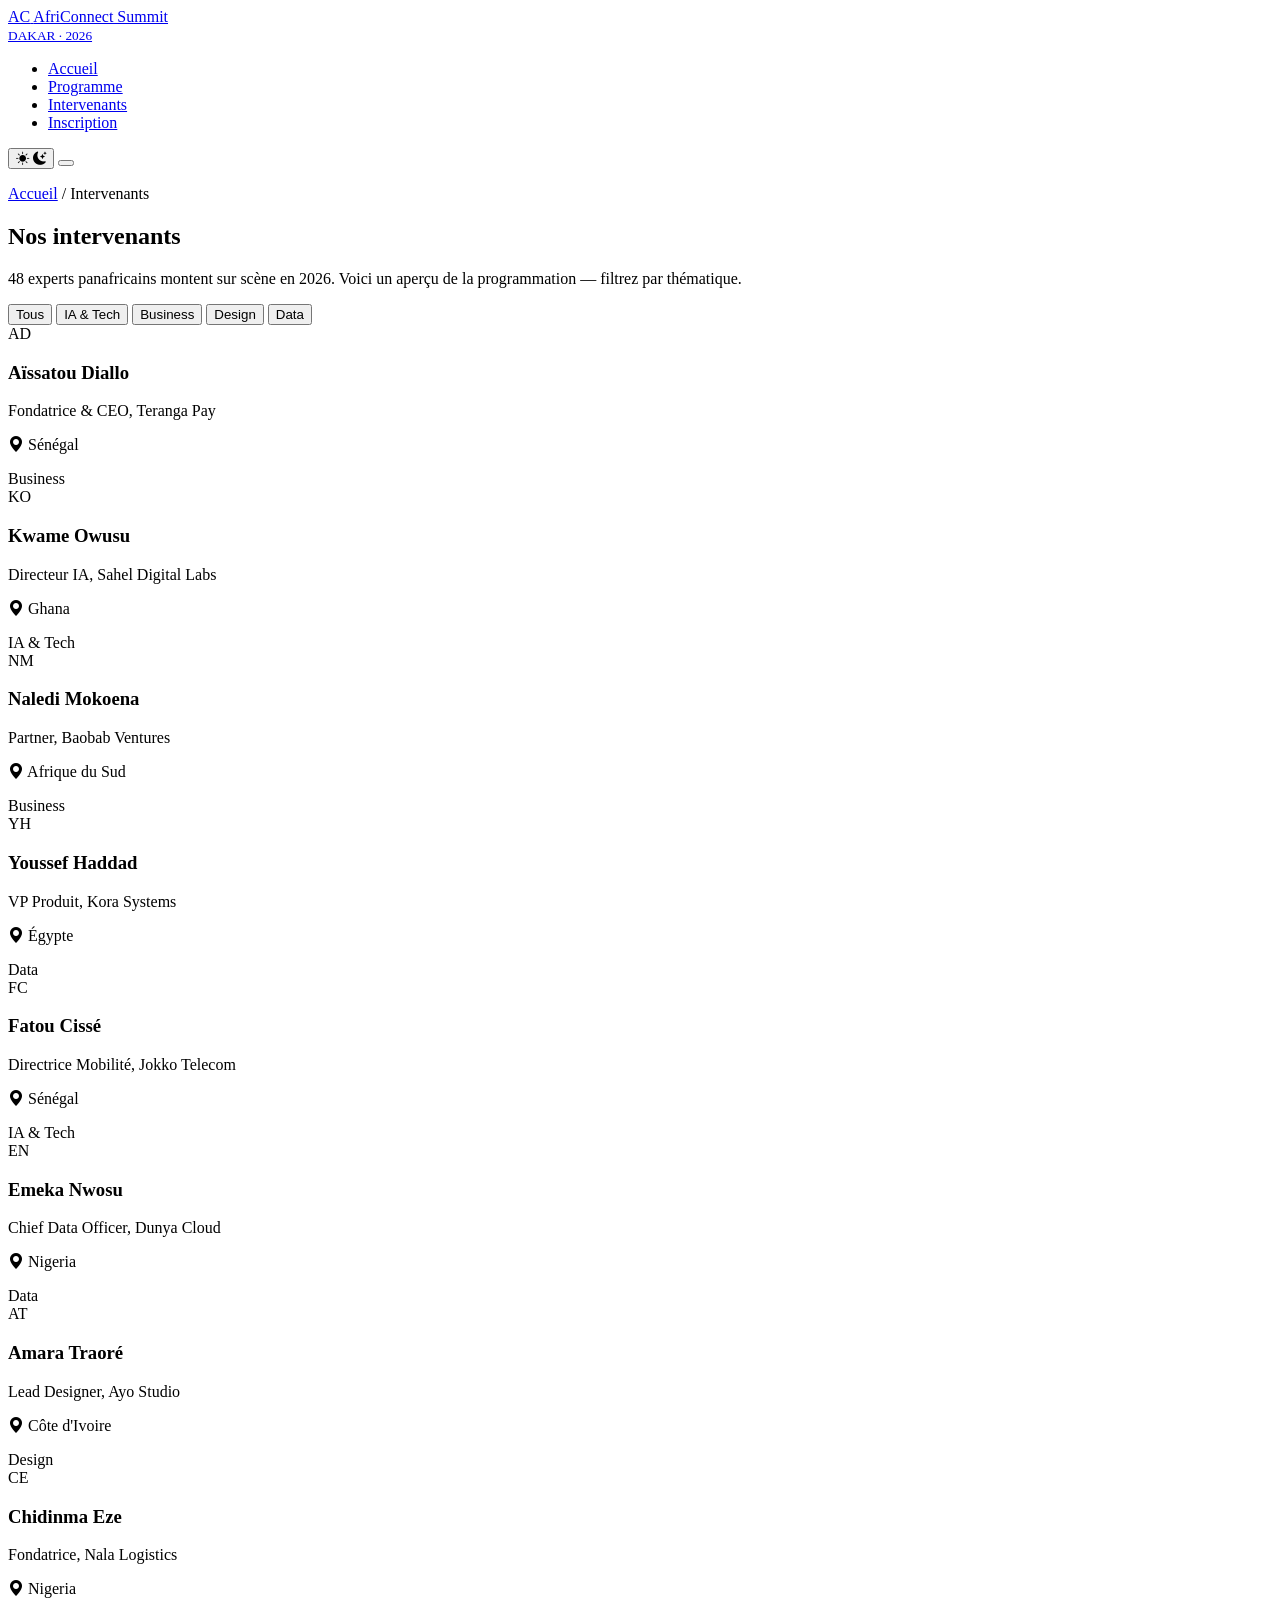
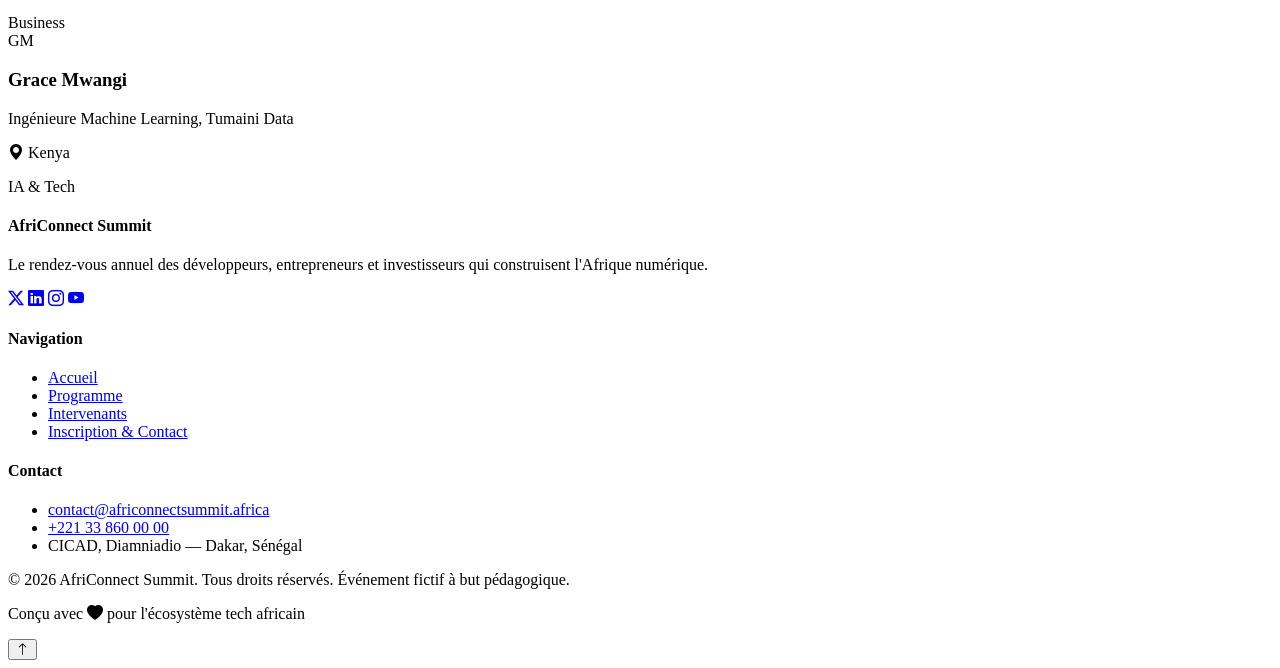
==== intervenants.html @ db2bb72f "premier commit:structure des pages html et structure du site" ====
<!DOCTYPE html>
<html lang="fr">
<head>
<meta charset="UTF-8">
<meta name="viewport" content="width=device-width, initial-scale=1.0">
<title>Intervenants — AfriConnect Summit 2026</title>
<meta name="description" content="Découvrez les 48 intervenants du sommet AfriConnect 2026 : fondateurs, investisseurs, designers et experts data venus de tout le continent.">

<link rel="preconnect" href="https://fonts.googleapis.com">
<link rel="preconnect" href="https://fonts.gstatic.com" crossorigin>
<link href="https://fonts.googleapis.com/css2?family=Bricolage+Grotesque:opsz,wght@12..96,400;12..96,600;12..96,700;12..96,800&family=IBM+Plex+Sans:wght@400;500;600;700&display=swap" rel="stylesheet">
<link rel="stylesheet" href="https://cdn.jsdelivr.net/npm/bootstrap-icons@1.11.3/font/bootstrap-icons.css">
<link rel="stylesheet" href="css/style.css">
</head>
<body>

<header>
  <nav class="navbar" aria-label="Navigation principale">
    <div class="wrap">
      <a href="index.html" class="brand">
        <span class="brand-mark" aria-hidden="true">AC</span>
        <span>AfriConnect Summit<br><small>DAKAR · 2026</small></span>
      </a>
      <ul class="nav-links" id="nav-links">
        <li><a href="index.html">Accueil</a></li>
        <li><a href="programme.html">Programme</a></li>
        <li><a href="intervenants.html" aria-current="page">Intervenants</a></li>
        <li><a href="contact.html">Inscription</a></li>
      </ul>
      <div class="nav-tools">
        <button class="theme-toggle" aria-label="Basculer entre mode clair et sombre" aria-pressed="false">
          <i class="bi bi-sun-fill" aria-hidden="true"></i>
          <i class="bi bi-moon-stars-fill" aria-hidden="true"></i>
        </button>
        <button class="hamburger" aria-label="Ouvrir le menu de navigation" aria-expanded="false" aria-controls="nav-links">
          <span></span><span></span><span></span>
        </button>
      </div>
    </div>
  </nav>
</header>

<main>
  <section class="page-hero">
    <div class="wrap">
      <p class="breadcrumb"><a href="index.html">Accueil</a> <span class="sep">/</span> <span>Intervenants</span></p>
      <h1>Nos intervenants</h1>
      <p>48 experts panafricains montent sur scène en 2026. Voici un aperçu de la programmation — filtrez par thématique.</p>
    </div>
  </section>

  <section class="speakers-directory">
    <div class="wrap">
      <div class="filters" role="group" aria-label="Filtrer les intervenants par thématique">
        <button class="filter-btn active" data-filter="tous">Tous</button>
        <button class="filter-btn" data-filter="ia">IA &amp; Tech</button>
        <button class="filter-btn" data-filter="business">Business</button>
        <button class="filter-btn" data-filter="design">Design</button>
        <button class="filter-btn" data-filter="data">Data</button>
      </div>

      <div class="speakers-grid wide">
        <article class="speaker-card reveal" data-topic="business">
          <div class="speaker-photo c1">AD</div>
          <div class="speaker-body">
            <h3>Aïssatou Diallo</h3>
            <p class="speaker-role">Fondatrice &amp; CEO, Teranga Pay</p>
            <p class="speaker-country"><i class="bi bi-geo-alt-fill"></i> Sénégal</p>
            <span class="tag">Business</span>
          </div>
        </article>

        <article class="speaker-card reveal" data-topic="ia">
          <div class="speaker-photo c2">KO</div>
          <div class="speaker-body">
            <h3>Kwame Owusu</h3>
            <p class="speaker-role">Directeur IA, Sahel Digital Labs</p>
            <p class="speaker-country"><i class="bi bi-geo-alt-fill"></i> Ghana</p>
            <span class="tag">IA &amp; Tech</span>
          </div>
        </article>

        <article class="speaker-card reveal" data-topic="business">
          <div class="speaker-photo c3">NM</div>
          <div class="speaker-body">
            <h3>Naledi Mokoena</h3>
            <p class="speaker-role">Partner, Baobab Ventures</p>
            <p class="speaker-country"><i class="bi bi-geo-alt-fill"></i> Afrique du Sud</p>
            <span class="tag">Business</span>
          </div>
        </article>

        <article class="speaker-card reveal" data-topic="data">
          <div class="speaker-photo c4">YH</div>
          <div class="speaker-body">
            <h3>Youssef Haddad</h3>
            <p class="speaker-role">VP Produit, Kora Systems</p>
            <p class="speaker-country"><i class="bi bi-geo-alt-fill"></i> Égypte</p>
            <span class="tag">Data</span>
          </div>
        </article>

        <article class="speaker-card reveal" data-topic="ia">
          <div class="speaker-photo c1">FC</div>
          <div class="speaker-body">
            <h3>Fatou Cissé</h3>
            <p class="speaker-role">Directrice Mobilité, Jokko Telecom</p>
            <p class="speaker-country"><i class="bi bi-geo-alt-fill"></i> Sénégal</p>
            <span class="tag">IA &amp; Tech</span>
          </div>
        </article>

        <article class="speaker-card reveal" data-topic="data">
          <div class="speaker-photo c2">EN</div>
          <div class="speaker-body">
            <h3>Emeka Nwosu</h3>
            <p class="speaker-role">Chief Data Officer, Dunya Cloud</p>
            <p class="speaker-country"><i class="bi bi-geo-alt-fill"></i> Nigeria</p>
            <span class="tag">Data</span>
          </div>
        </article>

        <article class="speaker-card reveal" data-topic="design">
          <div class="speaker-photo c3">AT</div>
          <div class="speaker-body">
            <h3>Amara Traoré</h3>
            <p class="speaker-role">Lead Designer, Ayo Studio</p>
            <p class="speaker-country"><i class="bi bi-geo-alt-fill"></i> Côte d'Ivoire</p>
            <span class="tag">Design</span>
          </div>
        </article>

        <article class="speaker-card reveal" data-topic="business">
          <div class="speaker-photo c4">CE</div>
          <div class="speaker-body">
            <h3>Chidinma Eze</h3>
            <p class="speaker-role">Fondatrice, Nala Logistics</p>
            <p class="speaker-country"><i class="bi bi-geo-alt-fill"></i> Nigeria</p>
            <span class="tag">Business</span>
          </div>
        </article>

        <article class="speaker-card reveal" data-topic="ia">
          <div class="speaker-photo c1">GM</div>
          <div class="speaker-body">
            <h3>Grace Mwangi</h3>
            <p class="speaker-role">Ingénieure Machine Learning, Tumaini Data</p>
            <p class="speaker-country"><i class="bi bi-geo-alt-fill"></i> Kenya</p>
            <span class="tag">IA &amp; Tech</span>
          </div>
        </article>
      </div>
    </div>
  </section>
</main>

<footer>
  <div class="wrap">
    <div class="footer-grid">
      <div class="footer-col">
        <h4>AfriConnect Summit</h4>
        <p>Le rendez-vous annuel des développeurs, entrepreneurs et investisseurs qui construisent l'Afrique numérique.</p>
        <div class="social-icons">
          <a href="https://twitter.com" aria-label="AfriConnect Summit sur X (Twitter)"><i class="bi bi-twitter-x"></i></a>
          <a href="https://linkedin.com" aria-label="AfriConnect Summit sur LinkedIn"><i class="bi bi-linkedin"></i></a>
          <a href="https://instagram.com" aria-label="AfriConnect Summit sur Instagram"><i class="bi bi-instagram"></i></a>
          <a href="https://youtube.com" aria-label="AfriConnect Summit sur YouTube"><i class="bi bi-youtube"></i></a>
        </div>
      </div>
      <div class="footer-col">
        <h4>Navigation</h4>
        <ul>
          <li><a href="index.html">Accueil</a></li>
          <li><a href="programme.html">Programme</a></li>
          <li><a href="intervenants.html">Intervenants</a></li>
          <li><a href="contact.html">Inscription &amp; Contact</a></li>
        </ul>
      </div>
      <div class="footer-col">
        <h4>Contact</h4>
        <ul>
          <li><a href="mailto:contact@africonnectsummit.africa">contact@africonnectsummit.africa</a></li>
          <li><a href="tel:+221338600000">+221 33 860 00 00</a></li>
          <li>CICAD, Diamniadio — Dakar, Sénégal</li>
        </ul>
      </div>
    </div>
    <div class="footer-bottom">
      <p>© <span data-year>2026</span> AfriConnect Summit. Tous droits réservés. Événement fictif à but pédagogique.</p>
      <p>Conçu avec <i class="bi bi-heart-fill" aria-hidden="true"></i> pour l'écosystème tech africain</p>
    </div>
  </div>
</footer>

<button class="back-to-top" aria-label="Retour en haut de page">
  <i class="bi bi-arrow-up" aria-hidden="true"></i>
</button>

<script src="js/main.js"></script>
</body>
</html>
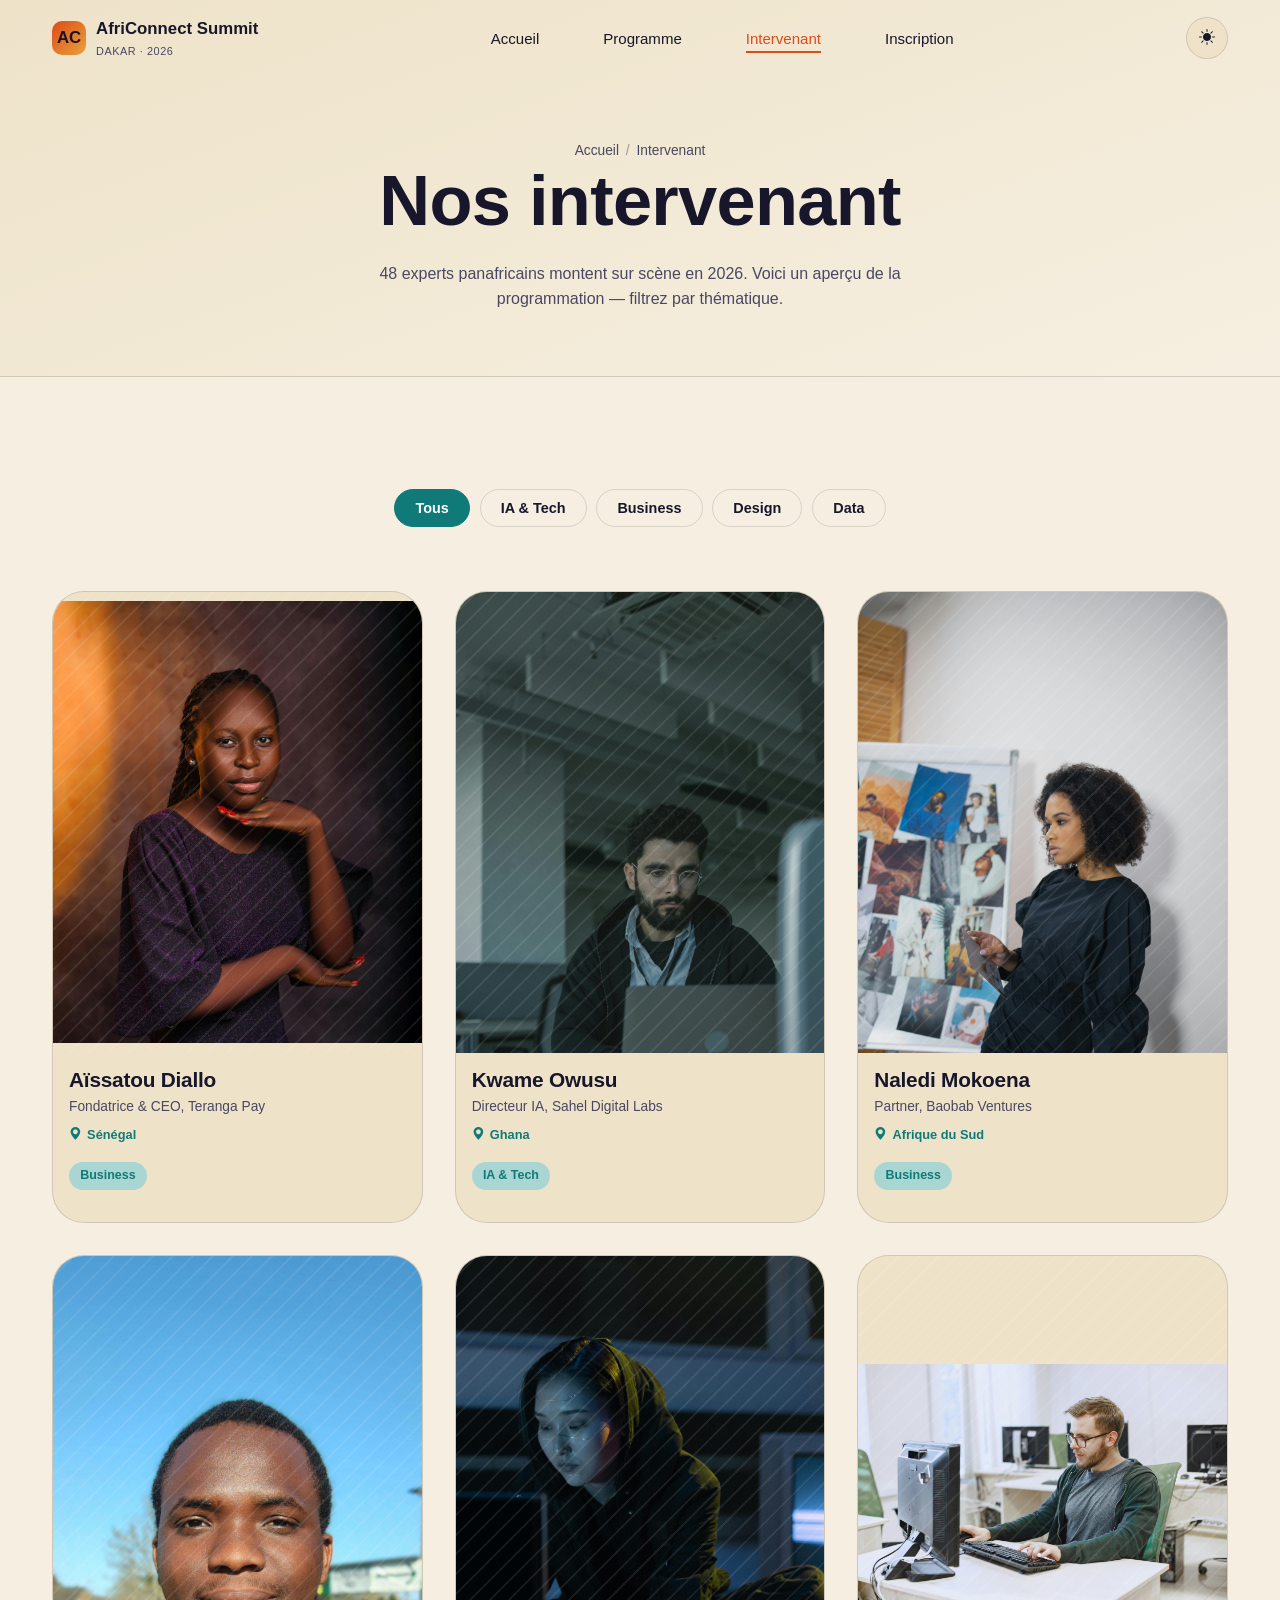
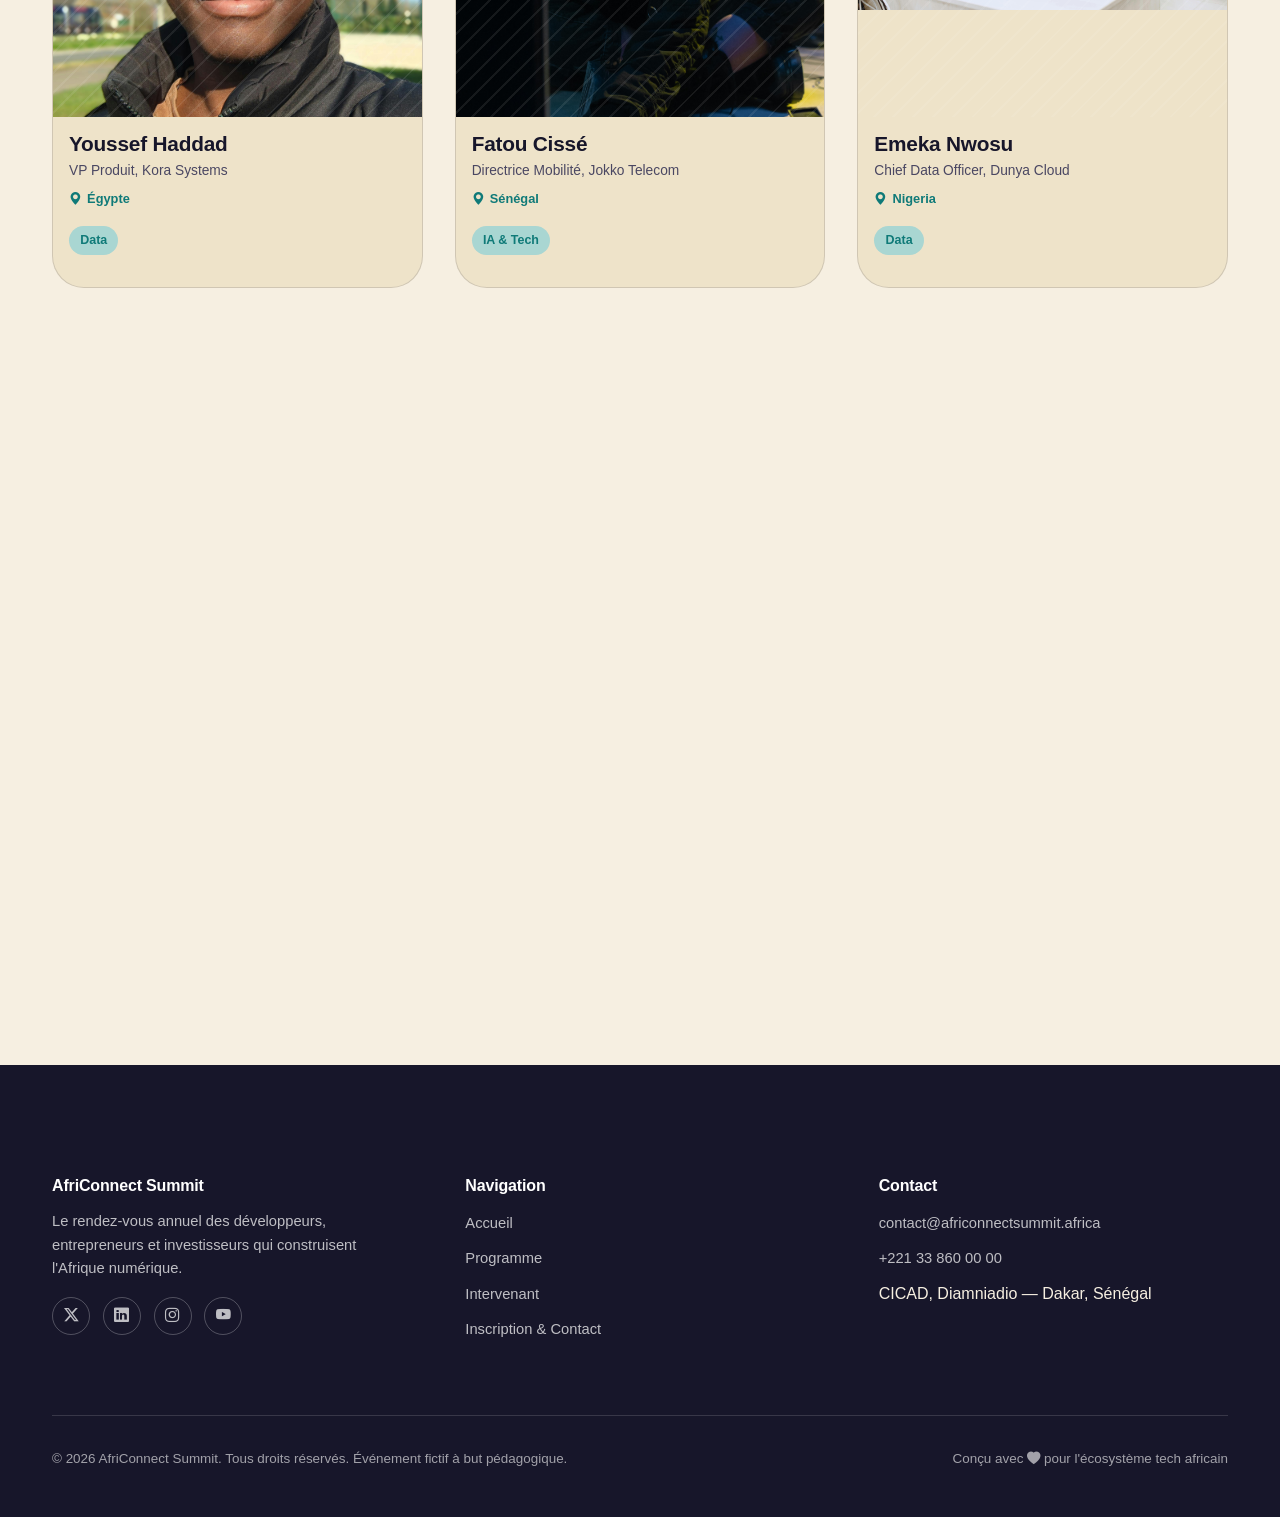
==== commit f5a29774: "mis en place des images sur index et intervenant" ====
--- a/intervenants.html
+++ b/intervenants.html
@@ -3,8 +3,8 @@
 <head>
 <meta charset="UTF-8">
 <meta name="viewport" content="width=device-width, initial-scale=1.0">
-<title>Intervenants — AfriConnect Summit 2026</title>
-<meta name="description" content="Découvrez les 48 intervenants du sommet AfriConnect 2026 : fondateurs, investisseurs, designers et experts data venus de tout le continent.">
+<title>Intervenant — AfriConnect Summit 2026</title>
+<meta name="description" content="Découvrez les 48 intervenant du sommet AfriConnect 2026 : fondateurs, investisseurs, designers et experts data venus de tout le continent.">
 
 <link rel="preconnect" href="https://fonts.googleapis.com">
 <link rel="preconnect" href="https://fonts.gstatic.com" crossorigin>
@@ -24,7 +24,7 @@
       <ul class="nav-links" id="nav-links">
         <li><a href="index.html">Accueil</a></li>
         <li><a href="programme.html">Programme</a></li>
-        <li><a href="intervenants.html" aria-current="page">Intervenants</a></li>
+        <li><a href="intervenant.html" aria-current="page">Intervenant</a></li>
         <li><a href="contact.html">Inscription</a></li>
       </ul>
       <div class="nav-tools">
@@ -43,115 +43,135 @@
 <main>
   <section class="page-hero">
     <div class="wrap">
-      <p class="breadcrumb"><a href="index.html">Accueil</a> <span class="sep">/</span> <span>Intervenants</span></p>
-      <h1>Nos intervenants</h1>
+      <p class="breadcrumb"><a href="index.html">Accueil</a> <span class="sep">/</span> <span>Intervenant</span></p>
+      <h1>Nos intervenant</h1>
       <p>48 experts panafricains montent sur scène en 2026. Voici un aperçu de la programmation — filtrez par thématique.</p>
     </div>
   </section>
 
   <section class="speakers-directory">
-    <div class="wrap">
-      <div class="filters" role="group" aria-label="Filtrer les intervenants par thématique">
-        <button class="filter-btn active" data-filter="tous">Tous</button>
-        <button class="filter-btn" data-filter="ia">IA &amp; Tech</button>
-        <button class="filter-btn" data-filter="business">Business</button>
-        <button class="filter-btn" data-filter="design">Design</button>
-        <button class="filter-btn" data-filter="data">Data</button>
-      </div>
-
-      <div class="speakers-grid wide">
-        <article class="speaker-card reveal" data-topic="business">
-          <div class="speaker-photo c1">AD</div>
-          <div class="speaker-body">
-            <h3>Aïssatou Diallo</h3>
-            <p class="speaker-role">Fondatrice &amp; CEO, Teranga Pay</p>
-            <p class="speaker-country"><i class="bi bi-geo-alt-fill"></i> Sénégal</p>
-            <span class="tag">Business</span>
-          </div>
-        </article>
-
-        <article class="speaker-card reveal" data-topic="ia">
-          <div class="speaker-photo c2">KO</div>
-          <div class="speaker-body">
-            <h3>Kwame Owusu</h3>
-            <p class="speaker-role">Directeur IA, Sahel Digital Labs</p>
-            <p class="speaker-country"><i class="bi bi-geo-alt-fill"></i> Ghana</p>
-            <span class="tag">IA &amp; Tech</span>
-          </div>
-        </article>
-
-        <article class="speaker-card reveal" data-topic="business">
-          <div class="speaker-photo c3">NM</div>
-          <div class="speaker-body">
-            <h3>Naledi Mokoena</h3>
-            <p class="speaker-role">Partner, Baobab Ventures</p>
-            <p class="speaker-country"><i class="bi bi-geo-alt-fill"></i> Afrique du Sud</p>
-            <span class="tag">Business</span>
-          </div>
-        </article>
-
-        <article class="speaker-card reveal" data-topic="data">
-          <div class="speaker-photo c4">YH</div>
-          <div class="speaker-body">
-            <h3>Youssef Haddad</h3>
-            <p class="speaker-role">VP Produit, Kora Systems</p>
-            <p class="speaker-country"><i class="bi bi-geo-alt-fill"></i> Égypte</p>
-            <span class="tag">Data</span>
-          </div>
-        </article>
-
-        <article class="speaker-card reveal" data-topic="ia">
-          <div class="speaker-photo c1">FC</div>
-          <div class="speaker-body">
-            <h3>Fatou Cissé</h3>
-            <p class="speaker-role">Directrice Mobilité, Jokko Telecom</p>
-            <p class="speaker-country"><i class="bi bi-geo-alt-fill"></i> Sénégal</p>
-            <span class="tag">IA &amp; Tech</span>
-          </div>
-        </article>
-
-        <article class="speaker-card reveal" data-topic="data">
-          <div class="speaker-photo c2">EN</div>
-          <div class="speaker-body">
-            <h3>Emeka Nwosu</h3>
-            <p class="speaker-role">Chief Data Officer, Dunya Cloud</p>
-            <p class="speaker-country"><i class="bi bi-geo-alt-fill"></i> Nigeria</p>
-            <span class="tag">Data</span>
-          </div>
-        </article>
-
-        <article class="speaker-card reveal" data-topic="design">
-          <div class="speaker-photo c3">AT</div>
-          <div class="speaker-body">
-            <h3>Amara Traoré</h3>
-            <p class="speaker-role">Lead Designer, Ayo Studio</p>
-            <p class="speaker-country"><i class="bi bi-geo-alt-fill"></i> Côte d'Ivoire</p>
-            <span class="tag">Design</span>
-          </div>
-        </article>
-
-        <article class="speaker-card reveal" data-topic="business">
-          <div class="speaker-photo c4">CE</div>
-          <div class="speaker-body">
-            <h3>Chidinma Eze</h3>
-            <p class="speaker-role">Fondatrice, Nala Logistics</p>
-            <p class="speaker-country"><i class="bi bi-geo-alt-fill"></i> Nigeria</p>
-            <span class="tag">Business</span>
-          </div>
-        </article>
-
-        <article class="speaker-card reveal" data-topic="ia">
-          <div class="speaker-photo c1">GM</div>
-          <div class="speaker-body">
-            <h3>Grace Mwangi</h3>
-            <p class="speaker-role">Ingénieure Machine Learning, Tumaini Data</p>
-            <p class="speaker-country"><i class="bi bi-geo-alt-fill"></i> Kenya</p>
-            <span class="tag">IA &amp; Tech</span>
-          </div>
-        </article>
-      </div>
-    </div>
-  </section>
+  <div class="wrap">
+    <div class="filters" role="group" aria-label="Filtrer les intervenant par thématique">
+      <button class="filter-btn active" data-filter="tous">Tous</button>
+      <button class="filter-btn" data-filter="ia">IA &amp; Tech</button>
+      <button class="filter-btn" data-filter="business">Business</button>
+      <button class="filter-btn" data-filter="design">Design</button>
+      <button class="filter-btn" data-filter="data">Data</button>
+    </div>
+
+    <div class="speakers-grid wide">
+
+      <article class="speaker-card reveal" data-topic="business">
+        <div class="speaker-photo">
+          <img src="images/intervenant/F1.jpg" alt="Photo de Aïssatou Diallo">
+        </div>
+        <div class="speaker-body">
+          <h3>Aïssatou Diallo</h3>
+          <p class="speaker-role">Fondatrice &amp; CEO, Teranga Pay</p>
+          <p class="speaker-country"><i class="bi bi-geo-alt-fill"></i> Sénégal</p>
+          <span class="tag">Business</span>
+        </div>
+      </article>
+
+      <article class="speaker-card reveal" data-topic="ia">
+        <div class="speaker-photo">
+          <img src="images/intervenant/H1.jpg" alt="Photo de Kwame Owusu">
+        </div>
+        <div class="speaker-body">
+          <h3>Kwame Owusu</h3>
+          <p class="speaker-role">Directeur IA, Sahel Digital Labs</p>
+          <p class="speaker-country"><i class="bi bi-geo-alt-fill"></i> Ghana</p>
+          <span class="tag">IA &amp; Tech</span>
+        </div>
+      </article>
+
+      <article class="speaker-card reveal" data-topic="business">
+        <div class="speaker-photo">
+          <img src="images/intervenant/F2.jpg" alt="Photo de Naledi Mokoena">
+        </div>
+        <div class="speaker-body">
+          <h3>Naledi Mokoena</h3>
+          <p class="speaker-role">Partner, Baobab Ventures</p>
+          <p class="speaker-country"><i class="bi bi-geo-alt-fill"></i> Afrique du Sud</p>
+          <span class="tag">Business</span>
+        </div>
+      </article>
+
+      <article class="speaker-card reveal" data-topic="data">
+        <div class="speaker-photo">
+          <img src="images/intervenant/H2.jpg" alt="Photo de Youssef Haddad">
+        </div>
+        <div class="speaker-body">
+          <h3>Youssef Haddad</h3>
+          <p class="speaker-role">VP Produit, Kora Systems</p>
+          <p class="speaker-country"><i class="bi bi-geo-alt-fill"></i> Égypte</p>
+          <span class="tag">Data</span>
+        </div>
+      </article>
+
+      <article class="speaker-card reveal" data-topic="ia">
+        <div class="speaker-photo">
+          <img src="images/intervenant/F3.jpg" alt="Photo de Fatou Cissé">
+        </div>
+        <div class="speaker-body">
+          <h3>Fatou Cissé</h3>
+          <p class="speaker-role">Directrice Mobilité, Jokko Telecom</p>
+          <p class="speaker-country"><i class="bi bi-geo-alt-fill"></i> Sénégal</p>
+          <span class="tag">IA &amp; Tech</span>
+        </div>
+      </article>
+
+      <article class="speaker-card reveal" data-topic="data">
+        <div class="speaker-photo">
+          <img src="images/intervenant/H3.jpg" alt="Photo de Emeka Nwosu">
+        </div>
+        <div class="speaker-body">
+          <h3>Emeka Nwosu</h3>
+          <p class="speaker-role">Chief Data Officer, Dunya Cloud</p>
+          <p class="speaker-country"><i class="bi bi-geo-alt-fill"></i> Nigeria</p>
+          <span class="tag">Data</span>
+        </div>
+      </article>
+
+      <article class="speaker-card reveal" data-topic="design">
+        <div class="speaker-photo">
+          <img src="images/intervenant/F4.jpg" alt="Photo de Amara Traoré">
+        </div>
+        <div class="speaker-body">
+          <h3>Amara Traoré</h3>
+          <p class="speaker-role">Lead Designer, Ayo Studio</p>
+          <p class="speaker-country"><i class="bi bi-geo-alt-fill"></i> Côte d'Ivoire</p>
+          <span class="tag">Design</span>
+        </div>
+      </article>
+
+      <article class="speaker-card reveal" data-topic="business">
+        <div class="speaker-photo">
+          <img src="images/intervenant/F5.jpg" alt="Photo de Chidinma Eze">
+        </div>
+        <div class="speaker-body">
+          <h3>Chidinma Eze</h3>
+          <p class="speaker-role">Fondatrice, Nala Logistics</p>
+          <p class="speaker-country"><i class="bi bi-geo-alt-fill"></i> Nigeria</p>
+          <span class="tag">Business</span>
+        </div>
+      </article>
+
+      <article class="speaker-card reveal" data-topic="ia">
+        <div class="speaker-photo">
+          <img src="images/intervenant/F6.jpg" alt="Photo de Grace Mwangi">
+        </div>
+        <div class="speaker-body">
+          <h3>Grace Mwangi</h3>
+          <p class="speaker-role">Ingénieure Machine Learning, Tumaini Data</p>
+          <p class="speaker-country"><i class="bi bi-geo-alt-fill"></i> Kenya</p>
+          <span class="tag">IA &amp; Tech</span>
+        </div>
+      </article>
+
+    </div>
+  </div>
+</section>
 </main>
 
 <footer>
@@ -172,7 +192,7 @@
         <ul>
           <li><a href="index.html">Accueil</a></li>
           <li><a href="programme.html">Programme</a></li>
-          <li><a href="intervenants.html">Intervenants</a></li>
+          <li><a href="intervenant.html">Intervenant</a></li>
           <li><a href="contact.html">Inscription &amp; Contact</a></li>
         </ul>
       </div>
--- a/css/style.css
+++ b/css/style.css
@@ -0,0 +1,715 @@
+/* ==========================================================================
+   AFRICONNECT SUMMIT 2026 — STYLESHEET
+   Sommaire :
+   1. Variables & reset
+   2. Typographie
+   3. Layout utilitaires
+   4. Navbar
+   5. Hero + réseau animé (signature visuelle)
+   6. Chiffres clés
+   7. Pourquoi participer
+   8. Intervenants
+   9. Sponsors
+   10. Footer
+   11. Pages internes (hero interne, fil d'Ariane)
+   12. Programme (onglets, tableaux)
+   13. Filtrage intervenants
+   14. Contact (formulaire, FAQ accordéon, carte)
+   15. Bouton retour en haut
+   16. Media queries
+   ========================================================================== */
+
+/* ---------- 1. VARIABLES & RESET ---------- */
+:root{
+  /* Couleurs neutres */
+  --color-ink:        #17162A;
+  --color-ink-soft:    #4A4762;
+  --color-paper:       #F6EFE1;
+  --color-paper-alt:   #EEE3C9;
+  --color-line:        rgba(23, 22, 42, 0.14);
+
+  /* Couleurs principales (3 accents) */
+  --color-gold:        #E8A33D;
+  --color-burnt:       #DD4B18;
+  --color-teal:        #0F7A78;
+
+  /* Variantes pour dégradés / états */
+  --color-gold-soft:   #F6D9A4;
+  --color-burnt-soft:  #F3B79D;
+  --color-teal-soft:   #A9D6D2;
+
+  /* Typographie */
+  --font-display: 'Bricolage Grotesque', 'Segoe UI', sans-serif;
+  --font-body: 'IBM Plex Sans', 'Segoe UI', sans-serif;
+
+  /* Rythme / espacements */
+  --space-xs: 0.5rem;
+  --space-sm: 1rem;
+  --space-md: 2rem;
+  --space-lg: 4rem;
+  --space-xl: 7rem;
+
+  /* Forme */
+  --radius-sm: 10px;
+  --radius-md: 18px;
+  --radius-lg: 32px;
+  --shadow-soft: 0 18px 40px -20px rgba(23, 22, 42, 0.35);
+
+  --nav-height: 76px;
+}
+
+[data-theme="dark"]{
+  --color-ink:        #F4EEDD;
+  --color-ink-soft:    #C9C2E8;
+  --color-paper:       #131022;
+  --color-paper-alt:   #1D1832;
+  --color-line:        rgba(244, 238, 221, 0.14);
+
+  --color-gold:        #F0B255;
+  --color-burnt:       #F16A38;
+  --color-teal:        #2AA6A0;
+
+  --color-gold-soft:   #4A3820;
+  --color-burnt-soft:  #4A2A1E;
+  --color-teal-soft:   #16403C;
+
+  --shadow-soft: 0 18px 45px -18px rgba(0, 0, 0, 0.6);
+}
+
+*, *::before, *::after{ box-sizing: border-box; }
+
+html{ scroll-behavior: smooth; }
+
+body{
+  margin: 0;
+  background: var(--color-paper);
+  color: var(--color-ink);
+  font-family: var(--font-body);
+  font-size: 16px;
+  line-height: 1.6;
+  transition: background 0.4s ease, color 0.4s ease;
+  overflow-x: hidden;
+}
+
+img{ max-width: 100%; display: block; }
+
+a{ color: inherit; text-decoration: none; }
+
+ul{ list-style: none; margin: 0; padding: 0; }
+
+button, input, select, textarea{ font-family: inherit; font-size: inherit; color: inherit; }
+
+h1, h2, h3, h4{
+  font-family: var(--font-display);
+  line-height: 1.1;
+  margin: 0 0 var(--space-sm);
+  letter-spacing: -0.01em;
+}
+
+p{ margin: 0 0 var(--space-sm); }
+
+@media (prefers-reduced-motion: reduce){
+  *{ animation-duration: 0.01ms !important; animation-iteration-count: 1 !important; transition-duration: 0.01ms !important; scroll-behavior: auto !important; }
+}
+
+:focus-visible{
+  outline: 3px solid var(--color-teal);
+  outline-offset: 3px;
+}
+
+/* ---------- 2. TYPOGRAPHIE ---------- */
+.eyebrow{
+  font-family: var(--font-body);
+  font-weight: 600;
+  text-transform: uppercase;
+  letter-spacing: 0.16em;
+  font-size: 0.78rem;
+  color: var(--color-burnt);
+  display: inline-flex;
+  align-items: center;
+  gap: 0.5em;
+  margin-bottom: var(--space-sm);
+}
+.eyebrow::before{
+  content: "";
+  width: 22px; height: 2px;
+  background: var(--color-burnt);
+  display: inline-block;
+}
+
+h1{ font-size: clamp(2.6rem, 5.5vw, 4.6rem); font-weight: 700; }
+h2{ font-size: clamp(1.9rem, 3.4vw, 2.8rem); font-weight: 600; }
+h3{ font-size: 1.3rem; font-weight: 600; }
+
+.section-head{ max-width: 640px; margin-bottom: var(--space-lg); }
+.section-head.center{ margin-left: auto; margin-right: auto; text-align: center; }
+
+/* ---------- 3. LAYOUT UTILITAIRES ---------- */
+.wrap{
+  width: 100%;
+  max-width: 1240px;
+  margin: 0 auto;
+  padding: 0 var(--space-md);
+}
+
+section{ padding: var(--space-xl) 0; position: relative; }
+
+.reveal{ opacity: 0; transform: translateY(28px); transition: opacity 0.7s ease, transform 0.7s ease; }
+.reveal.is-visible{ opacity: 1; transform: translateY(0); }
+.reveal.zoom{ transform: scale(0.92); }
+.reveal.zoom.is-visible{ transform: scale(1); }
+.reveal.from-left{ transform: translateX(-32px); }
+.reveal.from-left.is-visible{ transform: translateX(0); }
+.reveal.from-right{ transform: translateX(32px); }
+.reveal.from-right.is-visible{ transform: translateX(0); }
+
+.btn{
+  display: inline-flex;
+  align-items: center;
+  gap: 0.6em;
+  padding: 0.9em 1.7em;
+  border-radius: 999px;
+  font-weight: 600;
+  font-size: 0.95rem;
+  border: 2px solid transparent;
+  cursor: pointer;
+  transition: transform 0.25s ease, box-shadow 0.25s ease, background 0.25s ease, color 0.25s ease, border-color .25s ease;
+  white-space: nowrap;
+}
+.btn:hover{ transform: translateY(-3px); }
+.btn:active{ transform: translateY(-1px); }
+
+.btn-primary{ background: var(--color-burnt); color: #FFF8EE; box-shadow: var(--shadow-soft); }
+.btn-primary:hover{ background: var(--color-gold); color: var(--color-ink); }
+
+.btn-ghost{ border-color: var(--color-line); color: var(--color-ink); background: transparent; }
+.btn-ghost:hover{ border-color: var(--color-ink); }
+
+.btn-block{ width: 100%; justify-content: center; }
+
+.tag{
+  display: inline-block;
+  padding: 0.35em 0.9em;
+  border-radius: 999px;
+  font-size: 0.78rem;
+  font-weight: 600;
+  background: var(--color-teal-soft);
+  color: var(--color-teal);
+}
+
+/* ---------- 4. NAVBAR ---------- */
+.navbar{
+  position: fixed; top: 0; left: 0; right: 0; z-index: 900;
+  height: var(--nav-height);
+  display: flex; align-items: center;
+  background: transparent;
+  transition: background 0.35s ease, box-shadow 0.35s ease, backdrop-filter .35s ease;
+}
+.navbar.scrolled{
+  background: color-mix(in srgb, var(--color-paper) 92%, transparent);
+  backdrop-filter: blur(10px);
+  box-shadow: 0 8px 24px -18px rgba(0,0,0,0.4);
+  border-bottom: 1px solid var(--color-line);
+}
+.navbar .wrap{ display: flex; align-items: center; justify-content: space-between; width: 100%; }
+
+.brand{ display: flex; align-items: center; gap: 0.6em; font-family: var(--font-display); font-weight: 700; font-size: 1.05rem; }
+.brand .brand-mark{
+  width: 34px; height: 34px; border-radius: 10px;
+  background: linear-gradient(135deg, var(--color-burnt), var(--color-gold));
+  display: grid; place-items: center; color: #1a1220; font-weight: 800;
+}
+.brand small{ display:block; font-family: var(--font-body); font-weight: 500; font-size: 0.68rem; color: var(--color-ink-soft); letter-spacing: 0.05em; }
+
+.nav-links{ display: flex; align-items: center; gap: var(--space-lg); }
+.nav-links a{
+  font-weight: 500; font-size: 0.94rem; position: relative; padding: 0.3em 0;
+}
+.nav-links a::after{
+  content:""; position:absolute; left:0; bottom:-2px; height:2px; width:0;
+  background: var(--color-burnt); transition: width 0.25s ease;
+}
+.nav-links a:hover::after, .nav-links a[aria-current="page"]::after{ width: 100%; }
+.nav-links a[aria-current="page"]{ color: var(--color-burnt); }
+
+.nav-tools{ display: flex; align-items: center; gap: var(--space-sm); }
+
+.theme-toggle{
+  width: 42px; height: 42px; border-radius: 50%;
+  border: 1.5px solid var(--color-line);
+  background: var(--color-paper-alt);
+  display: grid; place-items: center; cursor: pointer;
+  transition: transform 0.3s ease, border-color .25s ease;
+}
+.theme-toggle:hover{ transform: rotate(18deg); border-color: var(--color-burnt); }
+.theme-toggle .bi-moon-stars-fill{ display:none; }
+[data-theme="dark"] .theme-toggle .bi-sun-fill{ display:none; }
+[data-theme="dark"] .theme-toggle .bi-moon-stars-fill{ display:inline; }
+
+.hamburger{
+  display: none; width: 42px; height: 42px; border-radius: 50%;
+  border: 1.5px solid var(--color-line); background: var(--color-paper-alt);
+  cursor: pointer; position: relative; z-index: 950;
+}
+.hamburger span{
+  position: absolute; left: 11px; right: 11px; height: 2px; background: var(--color-ink);
+  transition: transform 0.3s ease, opacity 0.3s ease;
+}
+.hamburger span:nth-child(1){ top: 15px; }
+.hamburger span:nth-child(2){ top: 20px; }
+.hamburger span:nth-child(3){ top: 25px; }
+.hamburger.open span:nth-child(1){ transform: translateY(5px) rotate(45deg); }
+.hamburger.open span:nth-child(2){ opacity: 0; }
+.hamburger.open span:nth-child(3){ transform: translateY(-5px) rotate(-45deg); }
+
+
+/* ---------- 5. HERO + RÉSEAU ANIMÉ ---------- */
+.hero{
+  min-height: 100vh;
+  display: flex; align-items: center;
+  padding-top: var(--nav-height);
+  position: relative;
+  overflow: hidden;
+  background:
+    radial-gradient(circle at 82% 18%, var(--color-gold-soft) 0%, transparent 45%),
+    radial-gradient(circle at 8% 88%, var(--color-teal-soft) 0%, transparent 40%);
+}
+.hero .wrap{
+  display: grid;
+  grid-template-columns: 1.05fr 0.95fr;
+  gap: var(--space-lg);
+  align-items: center;
+}
+.hero-copy h1{ margin-bottom: var(--space-sm); }
+.hero-copy h1 em{
+  font-style: normal;
+  background: linear-gradient(100deg, var(--color-burnt), var(--color-gold));
+  -webkit-background-clip: text; background-clip: text; color: transparent;
+}
+.hero-sub{ font-size: 1.1rem; color: var(--color-ink-soft); max-width: 480px; }
+.hero-meta{
+  display: flex; flex-wrap: wrap; gap: var(--space-md); margin: var(--space-md) 0 var(--space-md);
+  font-size: 0.92rem; font-weight: 600;
+}
+.hero-meta span{ display: flex; align-items: center; gap: 0.5em; color: var(--color-ink-soft); }
+.hero-meta i{ color: var(--color-burnt); }
+.hero-actions{ display: flex; gap: var(--space-sm); flex-wrap: wrap; margin-bottom: var(--space-md); }
+
+.countdown{
+  display: grid; grid-template-columns: repeat(4, 1fr); gap: 0.7em;
+  max-width: 420px;
+  background: var(--color-paper-alt);
+  border: 1px solid var(--color-line);
+  border-radius: var(--radius-md);
+  padding: var(--space-sm);
+  box-shadow: var(--shadow-soft);
+}
+.countdown .cd-unit{ text-align: center; }
+.countdown .cd-num{
+  font-family: var(--font-display); font-size: 1.7rem; font-weight: 700;
+  color: var(--color-burnt); font-variant-numeric: tabular-nums;
+}
+.countdown .cd-label{ font-size: 0.68rem; text-transform: uppercase; letter-spacing: 0.08em; color: var(--color-ink-soft); }
+
+.network{
+  position: relative;
+  aspect-ratio: 1 / 1;
+  max-width: 480px; margin: 0 auto;
+}
+.network svg{ width: 100%; height: 100%; overflow: visible; }
+.network .net-line{
+  stroke: var(--color-teal);
+  stroke-width: 1.4;
+  fill: none;
+  stroke-dasharray: 6 6;
+  opacity: 0.55;
+  animation: dash-flow 6s linear infinite;
+}
+.network .net-node circle{ fill: var(--color-paper); stroke: var(--color-burnt); stroke-width: 2; }
+.network .net-node.pulse circle.core{ fill: var(--color-burnt); }
+.network .net-node text{
+  font-family: var(--font-body); font-size: 10px; font-weight: 600; fill: var(--color-ink);
+}
+.network .net-node .ring{
+  fill: none; stroke: var(--color-burnt); stroke-width: 1.5; opacity: 0;
+  transform-origin: center; transform-box: fill-box;
+  animation: ripple 3.2s ease-out infinite;
+}
+@keyframes ripple{
+  0%{ transform: scale(0.4); opacity: 0.7; }
+  100%{ transform: scale(2.6); opacity: 0; }
+}
+@keyframes dash-flow{ to{ stroke-dashoffset: -120; } }
+
+.hero-caption{
+  text-align: center; font-size: 0.78rem; color: var(--color-ink-soft); margin-top: var(--space-sm);
+  letter-spacing: 0.04em; text-transform: uppercase;
+}
+
+/* ---------- 6. CHIFFRES CLÉS ---------- */
+.stats{ background: var(--color-paper-alt); border-top: 1px solid var(--color-line); border-bottom: 1px solid var(--color-line); }
+.stats-grid{
+  display: grid; grid-template-columns: repeat(4, 1fr); gap: var(--space-md);
+  text-align: center;
+}
+.stat-num{
+  font-family: var(--font-display); font-weight: 700;
+  font-size: clamp(2.2rem, 4vw, 3.2rem); color: var(--color-burnt);
+  font-variant-numeric: tabular-nums;
+}
+.stat-label{ font-size: 0.92rem; color: var(--color-ink-soft); }
+
+/* ---------- 7. POURQUOI PARTICIPER ---------- */
+.why-grid{ display: flex; gap: var(--space-md); flex-wrap: wrap; }
+.why-card{
+  flex: 1 1 280px;
+  background: var(--color-paper-alt);
+  border: 1px solid var(--color-line);
+  border-radius: var(--radius-lg);
+  padding: var(--space-md);
+  transition: transform 0.3s ease, box-shadow 0.3s ease;
+}
+.why-card:hover{ transform: translateY(-6px); box-shadow: var(--shadow-soft); }
+.why-icon{
+  width: 54px; height: 54px; border-radius: 16px;
+  display: grid; place-items: center; margin-bottom: var(--space-sm);
+  background: linear-gradient(135deg, var(--color-burnt), var(--color-gold));
+  color: #1a1220; font-size: 1.3rem;
+}
+
+/* ---------- 8. INTERVENANTS (cartes communes) ---------- */
+.speakers-grid{ display: grid; grid-template-columns: repeat(4, 1fr); gap: var(--space-md); }
+.speaker-card{
+  border-radius: var(--radius-lg);
+  overflow: hidden;
+  background: var(--color-paper-alt);
+  border: 1px solid var(--color-line);
+  transition: transform 0.3s ease, box-shadow 0.3s ease;
+}
+.speaker-card:hover{ transform: translateY(-6px); box-shadow: var(--shadow-soft); }
+.speaker-photo{
+  aspect-ratio: 4/5; display: grid; place-items: center;
+  font-family: var(--font-display); font-weight: 700; font-size: 2.6rem; color: #fff8ee;
+  position: relative; overflow: hidden;
+}
+.speaker-photo::after{
+  content: ""; position: absolute; inset: 0;
+  background: repeating-linear-gradient(135deg, rgba(255,255,255,0.08) 0 2px, transparent 2px 14px);
+}
+.speaker-photo.c1{ background: linear-gradient(150deg, var(--color-burnt), var(--color-gold)); }
+.speaker-photo.c2{ background: linear-gradient(150deg, var(--color-teal), #2AA6A0); }
+.speaker-photo.c3{ background: linear-gradient(150deg, var(--color-gold), var(--color-burnt)); }
+.speaker-photo.c4{ background: linear-gradient(150deg, #5B3A8E, var(--color-teal)); }
+
+/* Délais d'animation pour les ondes du réseau (évite le style inline) */
+.ring-d1{ animation-delay: 0s; }
+.ring-d2{ animation-delay: .8s; }
+.ring-d3{ animation-delay: 1.6s; }
+.ring-d4{ animation-delay: 2.4s; }
+.net-line.ld1{ animation-delay: 0s; }
+.net-line.ld2{ animation-delay: -2s; }
+.net-line.ld3{ animation-delay: -4s; }
+.speaker-body{ padding: var(--space-sm) var(--space-sm) var(--space-md); }
+.speaker-body h3{ margin-bottom: 0.2em; }
+.speaker-role{ font-size: 0.86rem; color: var(--color-ink-soft); margin-bottom: 0.5em; }
+.speaker-country{ font-size: 0.8rem; display: flex; align-items: center; gap: 0.4em; color: var(--color-teal); font-weight: 600; }
+
+.section-cta{ text-align: center; margin-top: var(--space-lg); }
+
+/* ---------- 9. SPONSORS ---------- */
+.sponsors-tier{ margin-bottom: var(--space-md); }
+.sponsors-tier h3{
+  text-align: center; text-transform: uppercase; letter-spacing: 0.12em; font-size: 0.85rem;
+  color: var(--color-ink-soft); margin-bottom: var(--space-sm);
+}
+.sponsors-row{ display: flex; flex-wrap: wrap; justify-content: center; gap: var(--space-md); align-items: center; }
+.sponsor-badge{
+  display: flex; align-items: center; justify-content: center;
+  font-family: var(--font-display); font-weight: 700;
+  border: 1px solid var(--color-line); border-radius: var(--radius-sm);
+  background: var(--color-paper-alt);
+  color: var(--color-ink);
+  transition: transform .25s ease, border-color .25s ease;
+}
+.sponsor-badge:hover{ transform: translateY(-3px); border-color: var(--color-burnt); }
+.tier-or .sponsor-badge{ width: 220px; height: 92px; font-size: 1.1rem; border-color: var(--color-gold); }
+.tier-argent .sponsor-badge{ width: 170px; height: 74px; font-size: 0.95rem; }
+.tier-bronze .sponsor-badge{ width: 140px; height: 60px; font-size: 0.82rem; opacity: 0.9; }
+
+/* ---------- 10. FOOTER ---------- */
+footer{
+  background: var(--color-ink); color: var(--color-paper);
+  padding: var(--space-xl) 0 var(--space-md);
+}
+[data-theme="dark"] footer{ background: #0B0A16; }
+.footer-grid{
+  display: flex; justify-content: space-between; gap: var(--space-lg); flex-wrap: wrap;
+  padding-bottom: var(--space-lg); border-bottom: 1px solid rgba(255,255,255,0.14);
+}
+.footer-col{ flex: 1 1 220px; }
+.footer-col h4{ color: #fff; margin-bottom: var(--space-sm); }
+.footer-col p, .footer-col a{ color: rgba(255,255,255,0.72); font-size: 0.92rem; }
+.footer-col ul li{ margin-bottom: 0.6em; }
+.footer-col ul li a:hover{ color: var(--color-gold); }
+.social-icons{ display: flex; gap: 0.8em; margin-top: var(--space-sm); }
+.social-icons a{
+  width: 38px; height: 38px; border-radius: 50%;
+  border: 1px solid rgba(255,255,255,0.25);
+  display: grid; place-items: center; transition: background 0.25s ease, transform .25s ease;
+}
+.social-icons a:hover{ background: var(--color-burnt); transform: translateY(-3px); border-color: var(--color-burnt); }
+.footer-bottom{
+  display: flex; justify-content: space-between; align-items: center; flex-wrap: wrap; gap: var(--space-sm);
+  padding-top: var(--space-md); font-size: 0.84rem; color: rgba(255,255,255,0.6);
+}
+
+.back-to-top{
+  position: fixed; right: 24px; bottom: 24px; z-index: 800;
+  width: 48px; height: 48px; border-radius: 50%;
+  background: var(--color-burnt); color: #fff8ee;
+  display: grid; place-items: center; border: none; cursor: pointer;
+  box-shadow: var(--shadow-soft);
+  opacity: 0; visibility: hidden; transform: translateY(10px);
+  transition: opacity .3s ease, transform .3s ease, visibility .3s ease, background .25s ease;
+}
+.back-to-top.show{ opacity: 1; visibility: visible; transform: translateY(0); }
+.back-to-top:hover{ background: var(--color-gold); color: var(--color-ink); }
+
+/* ---------- 11. PAGES INTERNES ---------- */
+.page-hero{
+  padding: calc(var(--nav-height) + var(--space-lg)) 0 var(--space-lg);
+  background: linear-gradient(160deg, var(--color-paper-alt), var(--color-paper));
+  border-bottom: 1px solid var(--color-line);
+  text-align: center;
+}
+.breadcrumb{
+  display: flex; justify-content: center; gap: 0.5em; font-size: 0.86rem;
+  color: var(--color-ink-soft); margin-bottom: var(--space-sm);
+}
+.breadcrumb a:hover{ color: var(--color-burnt); }
+.breadcrumb .sep{ opacity: 0.5; }
+.page-hero h1{ margin-bottom: 0.3em; }
+.page-hero p{ max-width: 560px; margin: 0 auto; color: var(--color-ink-soft); }
+
+/* ---------- 12. PROGRAMME ---------- */
+.day-tabs{
+  display: flex; justify-content: center; gap: 0.6em; margin-bottom: var(--space-lg); flex-wrap: wrap;
+}
+.day-tab{
+  padding: 0.8em 1.6em; border-radius: 999px; border: 1.5px solid var(--color-line);
+  background: var(--color-paper-alt); font-weight: 600; cursor: pointer;
+  transition: background .25s ease, color .25s ease, border-color .25s ease;
+}
+.day-tab[aria-selected="true"]{ background: var(--color-burnt); color: #fff8ee; border-color: var(--color-burnt); }
+
+.day-panel{ display: none; }
+.day-panel.active{ display: block; }
+
+.schedule-table{ width: 100%; border-collapse: collapse; border-radius: var(--radius-md); overflow: hidden; box-shadow: var(--shadow-soft); }
+.schedule-table caption{ text-align: left; font-weight: 600; margin-bottom: var(--space-sm); font-size: 1.05rem; }
+.schedule-table thead th{
+  background: var(--color-ink); color: var(--color-paper);
+  text-align: left; padding: 0.9em 1.1em; font-size: 0.82rem; text-transform: uppercase; letter-spacing: 0.05em;
+}
+.schedule-table tbody td{ padding: 0.9em 1.1em; border-bottom: 1px solid var(--color-line); font-size: 0.92rem; }
+.schedule-table tbody tr:nth-child(even){ background: var(--color-paper-alt); }
+.schedule-table tbody tr:hover{ background: var(--color-teal-soft); }
+.schedule-table .time-cell{ font-weight: 700; color: var(--color-burnt); white-space: nowrap; }
+
+.themes-grid{ display: grid; grid-template-columns: repeat(2, 1fr); gap: var(--space-md); }
+.theme-card{
+  display: flex; gap: var(--space-sm); align-items: flex-start;
+  background: var(--color-paper-alt); border: 1px solid var(--color-line);
+  border-radius: var(--radius-lg); padding: var(--space-md);
+}
+.theme-icon{
+  flex-shrink: 0; width: 52px; height: 52px; border-radius: 14px;
+  display: grid; place-items: center; font-size: 1.25rem;
+  background: var(--color-teal); color: #fff;
+}
+.theme-card:nth-child(2n) .theme-icon{ background: var(--color-burnt); }
+* ---------- 13. FILTRAGE INTERVENANTS ---------- */
+.filters{ display: flex; justify-content: center; gap: 0.6em; flex-wrap: wrap; margin-bottom: var(--space-lg); }
+.filter-btn{
+  padding: 0.7em 1.4em; border-radius: 999px; border: 1.5px solid var(--color-line);
+  background: transparent; font-weight: 600; font-size: 0.9rem; cursor: pointer;
+  transition: background .25s ease, color .25s ease, border-color .25s ease;
+}
+.filter-btn.active, .filter-btn:hover{ background: var(--color-teal); color: #fff; border-color: var(--color-teal); }
+.speaker-card.hidden{ display: none; }
+.speakers-grid.wide{ grid-template-columns: repeat(3, 1fr); }
+
+/* ---------- 14. CONTACT ---------- */
+.contact-layout{ display: flex; gap: var(--space-lg); align-items: flex-start; }
+.contact-form-col{ flex: 1.3; }
+.contact-info-col{ flex: 1; position: sticky; top: calc(var(--nav-height) + 20px); }
+
+.form-card{
+  background: var(--color-paper-alt); border: 1px solid var(--color-line);
+  border-radius: var(--radius-lg); padding: var(--space-lg);
+}
+.form-row{ display: flex; gap: var(--space-sm); flex-wrap: wrap; }
+.field{ flex: 1 1 220px; margin-bottom: var(--space-sm); }
+.field-full{ flex-basis: 100%; }
+.field label{ display: block; font-weight: 600; font-size: 0.88rem; margin-bottom: 0.4em; }
+.field input, .field select, .field textarea{
+  width: 100%; padding: 0.85em 1em; border-radius: var(--radius-sm);
+  border: 1.5px solid var(--color-line); background: var(--color-paper);
+  color: var(--color-ink); transition: border-color .2s ease, box-shadow .2s ease;
+}
+.field input:focus, .field select:focus, .field textarea:focus{
+  border-color: var(--color-teal); box-shadow: 0 0 0 4px var(--color-teal-soft); outline: none;
+}
+.field.valid input, .field.valid select, .field.valid textarea{ border-color: #2E9E5B; }
+.field.invalid input, .field.invalid select, .field.invalid textarea{ border-color: var(--color-burnt); }
+.field-error{ display: none; color: var(--color-burnt); font-size: 0.78rem; margin-top: 0.35em; }
+.field.invalid .field-error{ display: block; }
+.field textarea{ resize: vertical; min-height: 110px; }
+
+.form-success{
+  display: none; align-items: center; gap: 0.7em; padding: 1em 1.2em; margin-bottom: var(--space-sm);
+  background: var(--color-teal-soft); color: var(--color-teal); border-radius: var(--radius-sm); font-weight: 600;
+}
+.form-success.show{ display: flex; }
+
+.info-card{
+  background: var(--color-ink); color: var(--color-paper);
+  border-radius: var(--radius-lg); padding: var(--space-lg); margin-bottom: var(--space-md);
+}
+[data-theme="dark"] .info-card{ background: #1D1832; }
+.info-card h3{ color: #fff; }
+.info-line{ display: flex; gap: 0.8em; margin-bottom: var(--space-sm); font-size: 0.92rem; color: rgba(255,255,255,0.8); }
+.info-line i{ color: var(--color-gold); margin-top: 0.2em; }
+
+.map-frame{ border-radius: var(--radius-lg); overflow: hidden; border: 1px solid var(--color-line); }
+.map-frame iframe{ width: 100%; height: 260px; border: 0; display: block; }
+
+.faq{ max-width: 760px; margin: var(--space-lg) auto 0; }
+.faq-item{ border-bottom: 1px solid var(--color-line); }
+.faq-item input{ display: none; }
+.faq-item label{
+  display: flex; justify-content: space-between; align-items: center; gap: 1em;
+  padding: 1.1em 0.2em; font-weight: 600; cursor: pointer; font-size: 1rem;
+}
+.faq-item label .plus{ transition: transform 0.3s ease; font-size: 1.3rem; color: var(--color-burnt); }
+.faq-item input:checked ~ label .plus{ transform: rotate(45deg); }
+.faq-answer{
+  max-height: 0; overflow: hidden; transition: max-height 0.4s ease, padding 0.4s ease;
+  color: var(--color-ink-soft); font-size: 0.94rem;
+}
+.faq-item input:checked ~ .faq-answer{ max-height: 220px; padding-bottom: 1.2em; }
+
+/* ---------- 13. FILTRAGE INTERVENANTS ---------- */
+.filters{ display: flex; justify-content: center; gap: 0.6em; flex-wrap: wrap; margin-bottom: var(--space-lg); }
+.filter-btn{
+  padding: 0.7em 1.4em; border-radius: 999px; border: 1.5px solid var(--color-line);
+  background: transparent; font-weight: 600; font-size: 0.9rem; cursor: pointer;
+  transition: background .25s ease, color .25s ease, border-color .25s ease;
+}
+.filter-btn.active, .filter-btn:hover{ background: var(--color-teal); color: #fff; border-color: var(--color-teal); }
+.speaker-card.hidden{ display: none; }
+.speakers-grid.wide{ grid-template-columns: repeat(3, 1fr); }
+
+/* ---------- 14. CONTACT ---------- */
+.contact-layout{ display: flex; gap: var(--space-lg); align-items: flex-start; }
+.contact-form-col{ flex: 1.3; }
+.contact-info-col{ flex: 1; position: sticky; top: calc(var(--nav-height) + 20px); }
+
+.form-card{
+  background: var(--color-paper-alt); border: 1px solid var(--color-line);
+  border-radius: var(--radius-lg); padding: var(--space-lg);
+}
+.form-row{ display: flex; gap: var(--space-sm); flex-wrap: wrap; }
+.field{ flex: 1 1 220px; margin-bottom: var(--space-sm); }
+.field-full{ flex-basis: 100%; }
+.field label{ display: block; font-weight: 600; font-size: 0.88rem; margin-bottom: 0.4em; }
+.field input, .field select, .field textarea{
+  width: 100%; padding: 0.85em 1em; border-radius: var(--radius-sm);
+  border: 1.5px solid var(--color-line); background: var(--color-paper);
+  color: var(--color-ink); transition: border-color .2s ease, box-shadow .2s ease;
+}
+.field input:focus, .field select:focus, .field textarea:focus{
+  border-color: var(--color-teal); box-shadow: 0 0 0 4px var(--color-teal-soft); outline: none;
+}
+.field.valid input, .field.valid select, .field.valid textarea{ border-color: #2E9E5B; }
+.field.invalid input, .field.invalid select, .field.invalid textarea{ border-color: var(--color-burnt); }
+.field-error{ display: none; color: var(--color-burnt); font-size: 0.78rem; margin-top: 0.35em; }
+.field.invalid .field-error{ display: block; }
+.field textarea{ resize: vertical; min-height: 110px; }
+
+.form-success{
+  display: none; align-items: center; gap: 0.7em; padding: 1em 1.2em; margin-bottom: var(--space-sm);
+  background: var(--color-teal-soft); color: var(--color-teal); border-radius: var(--radius-sm); font-weight: 600;
+}
+.form-success.show{ display: flex; }
+
+.info-card{
+  background: var(--color-ink); color: var(--color-paper);
+  border-radius: var(--radius-lg); padding: var(--space-lg); margin-bottom: var(--space-md);
+}
+[data-theme="dark"] .info-card{ background: #1D1832; }
+.info-card h3{ color: #fff; }
+.info-line{ display: flex; gap: 0.8em; margin-bottom: var(--space-sm); font-size: 0.92rem; color: rgba(255,255,255,0.8); }
+.info-line i{ color: var(--color-gold); margin-top: 0.2em; }
+
+.map-frame{ border-radius: var(--radius-lg); overflow: hidden; border: 1px solid var(--color-line); }
+.map-frame iframe{ width: 100%; height: 260px; border: 0; display: block; }
+
+.faq{ max-width: 760px; margin: var(--space-lg) auto 0; }
+.faq-item{ border-bottom: 1px solid var(--color-line); }
+.faq-item input{ display: none; }
+.faq-item label{
+  display: flex; justify-content: space-between; align-items: center; gap: 1em;
+  padding: 1.1em 0.2em; font-weight: 600; cursor: pointer; font-size: 1rem;
+}
+.faq-item label .plus{ transition: transform 0.3s ease; font-size: 1.3rem; color: var(--color-burnt); }
+.faq-item input:checked ~ label .plus{ transform: rotate(45deg); }
+.faq-answer{
+  max-height: 0; overflow: hidden; transition: max-height 0.4s ease, padding 0.4s ease;
+  color: var(--color-ink-soft); font-size: 0.94rem;
+}
+.faq-item input:checked ~ .faq-answer{ max-height: 220px; padding-bottom: 1.2em; }
+
+/* ---------- 15. MOBILE NAV OVERLAY ---------- */
+@media (max-width: 900px){
+  .nav-links{
+    position: fixed; inset: 0; top: var(--nav-height);
+    background: var(--color-paper);
+    flex-direction: column; justify-content: center; gap: var(--space-lg);
+    transform: translateX(100%); transition: transform 0.35s ease;
+    z-index: 890;
+  }
+  .nav-links.open{ transform: translateX(0); }
+  .nav-links a{ font-size: 1.4rem; }
+  .hamburger{ display: block; }
+}
+
+/* ---------- 16. MEDIA QUERIES ---------- */
+@media (max-width: 1024px){
+  .hero .wrap{ grid-template-columns: 1fr; }
+  .network{ order: -1; max-width: 340px; }
+  .stats-grid{ grid-template-columns: repeat(2, 1fr); }
+  .speakers-grid{ grid-template-columns: repeat(2, 1fr); }
+  .speakers-grid.wide{ grid-template-columns: repeat(2, 1fr); }
+  .themes-grid{ grid-template-columns: 1fr; }
+  .contact-layout{ flex-direction: column; }
+  .contact-info-col{ position: static; width: 100%; }
+}
+
+@media (max-width: 768px){
+  section{ padding: var(--space-lg) 0; }
+  .stats-grid{ grid-template-columns: repeat(2, 1fr); gap: var(--space-lg) var(--space-sm); }
+  .why-grid{ flex-direction: column; }
+  .schedule-table{ font-size: 0.82rem; }
+  .schedule-table thead{ display: none; }
+  .schedule-table tbody tr{ display: block; margin-bottom: 1em; border: 1px solid var(--color-line); border-radius: var(--radius-sm); }
+  .schedule-table tbody td{ display: flex; justify-content: space-between; border-bottom: 1px dashed var(--color-line); }
+  .schedule-table tbody td::before{ content: attr(data-label); font-weight: 700; color: var(--color-ink-soft); }
+}
+
+@media (max-width: 480px){
+  .speakers-grid, .speakers-grid.wide{ grid-template-columns: 1fr; }
+  .stats-grid{ grid-template-columns: 1fr 1fr; }
+  .countdown{ max-width: 100%; }
+  .hero-actions .btn{ flex: 1 1 100%; justify-content: center; }
+}
